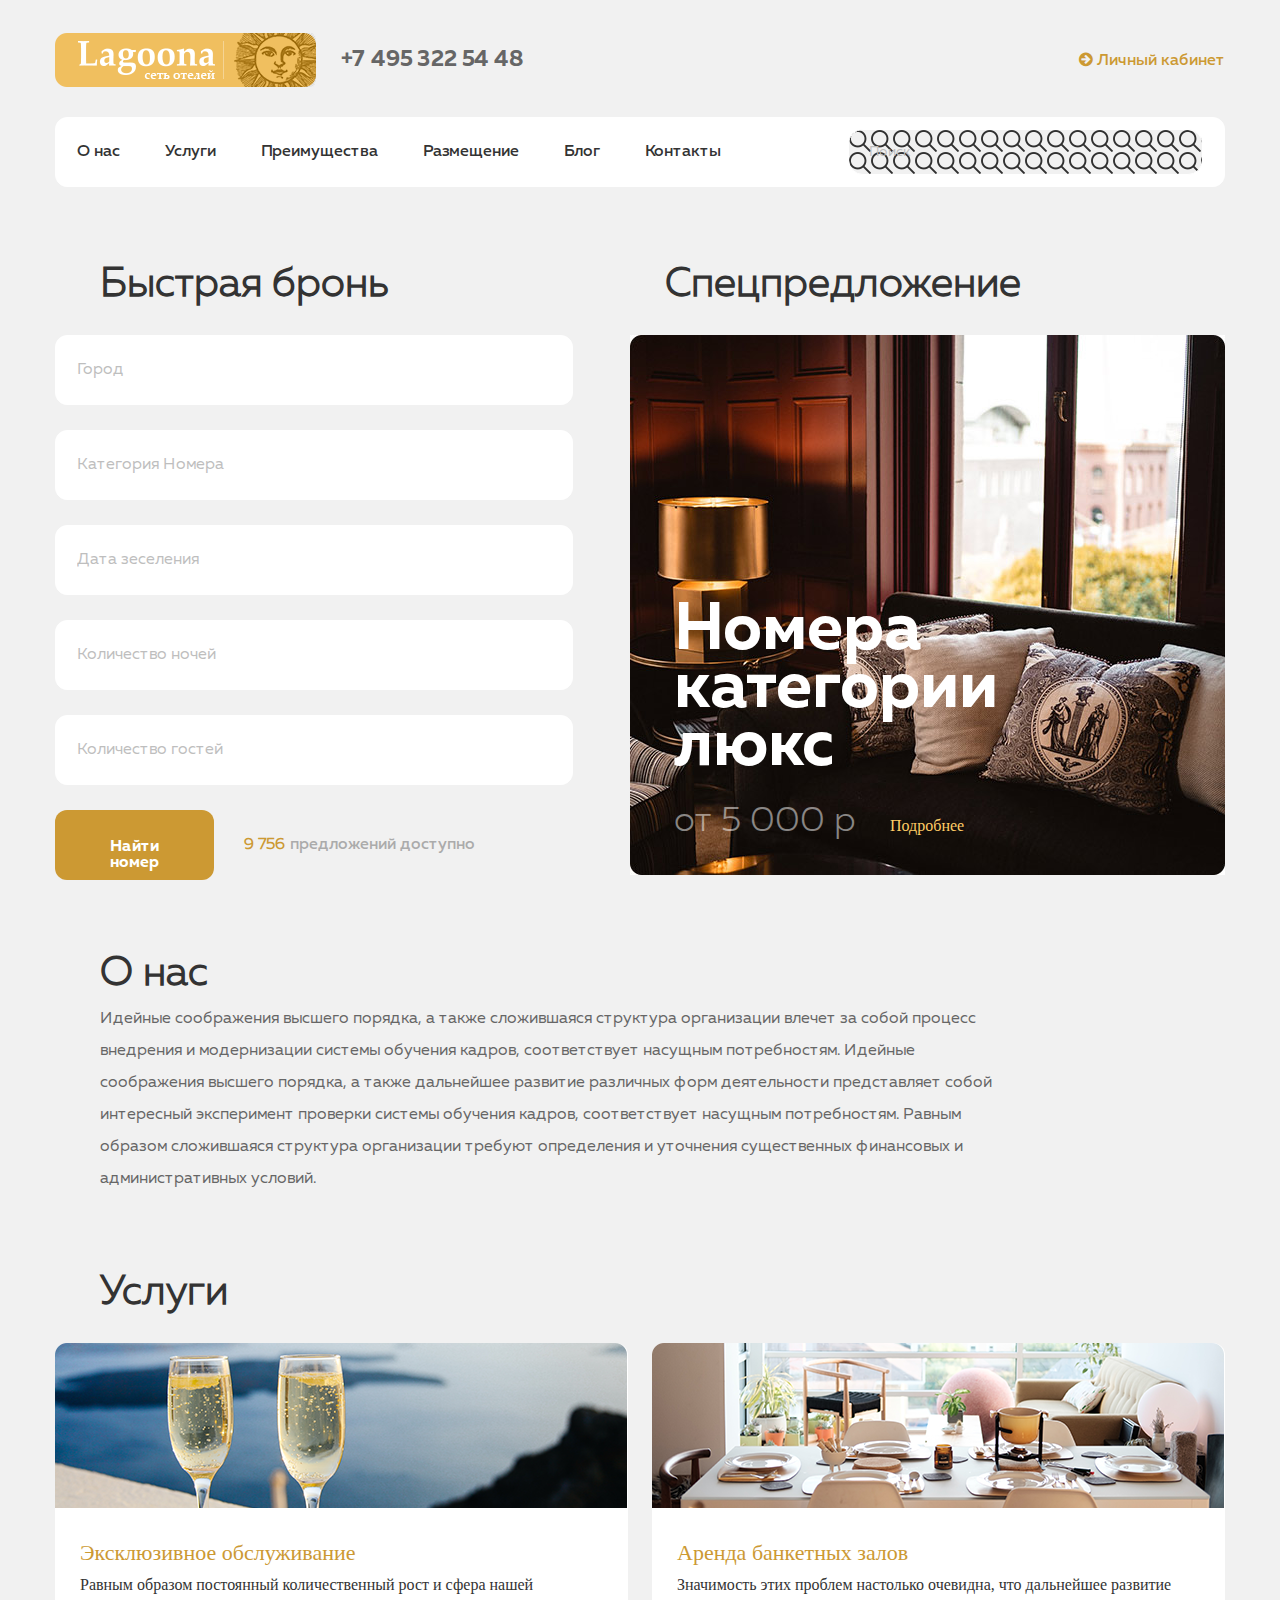
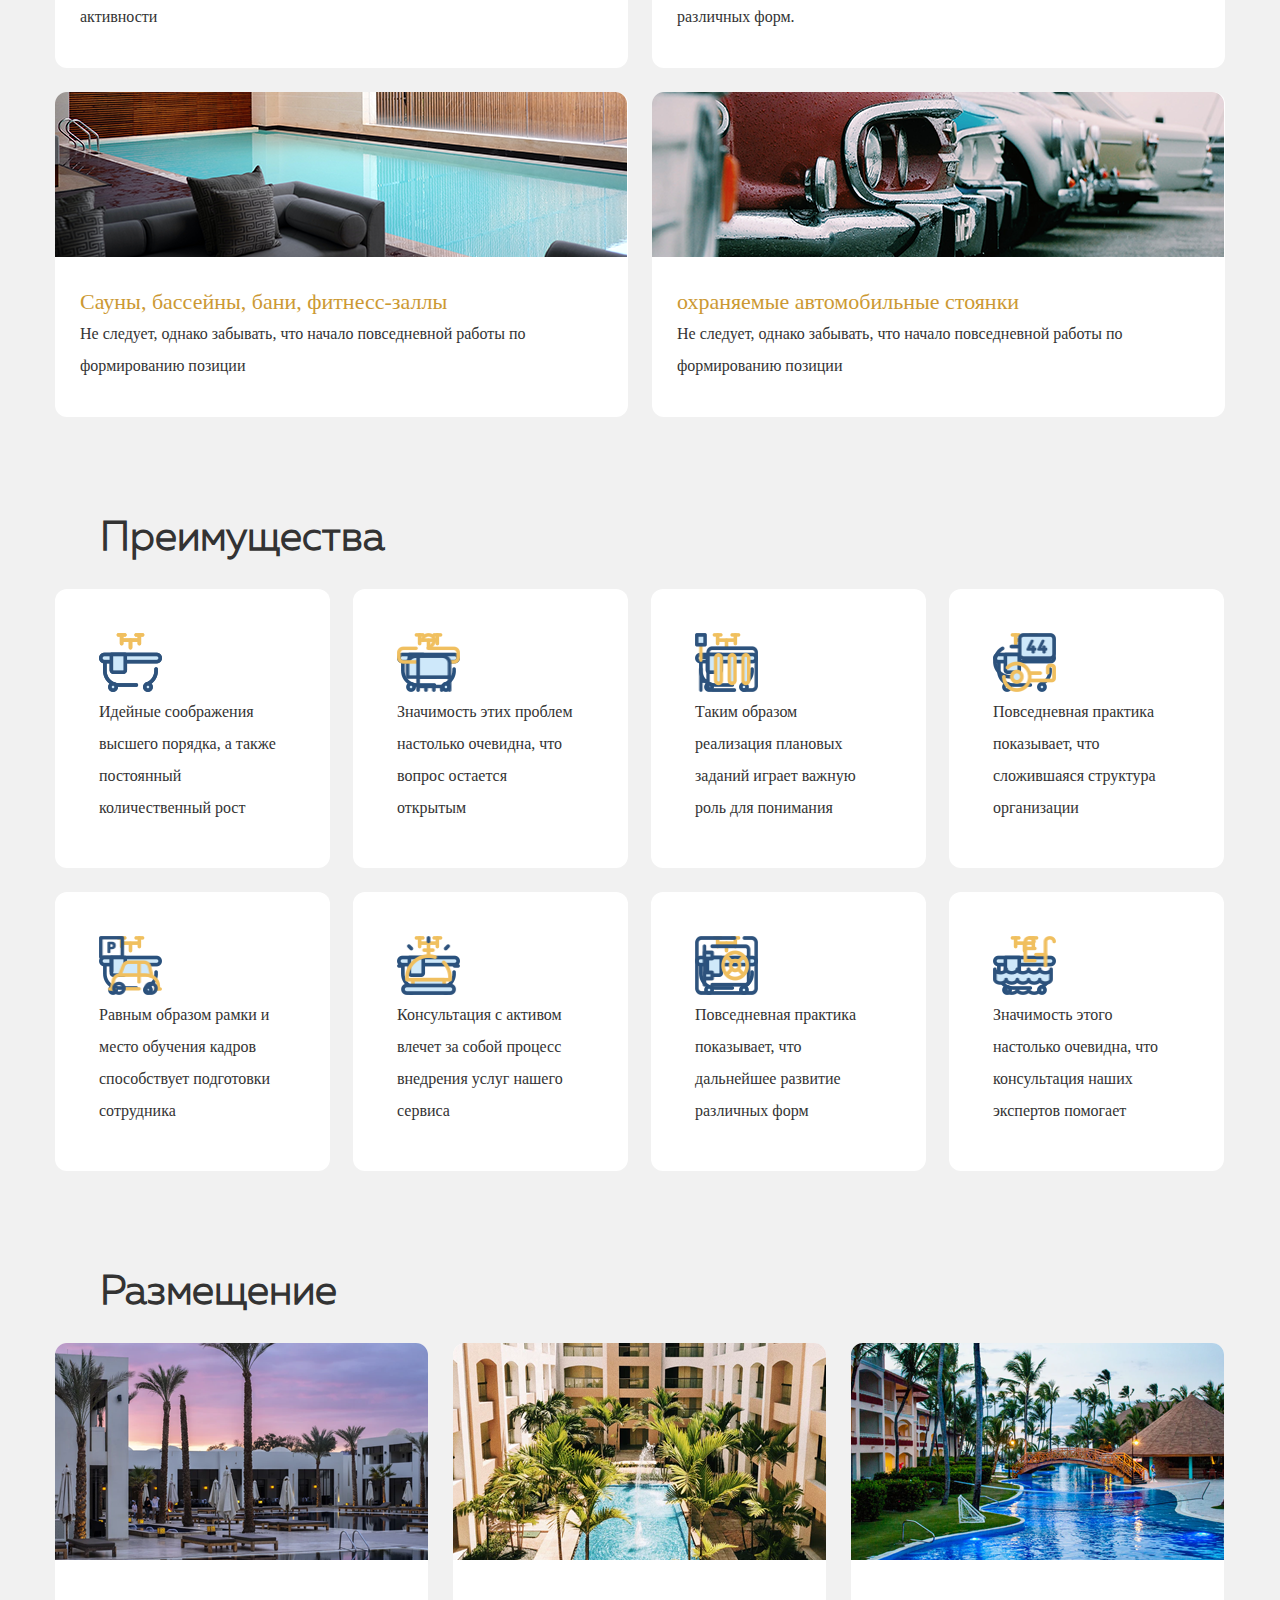
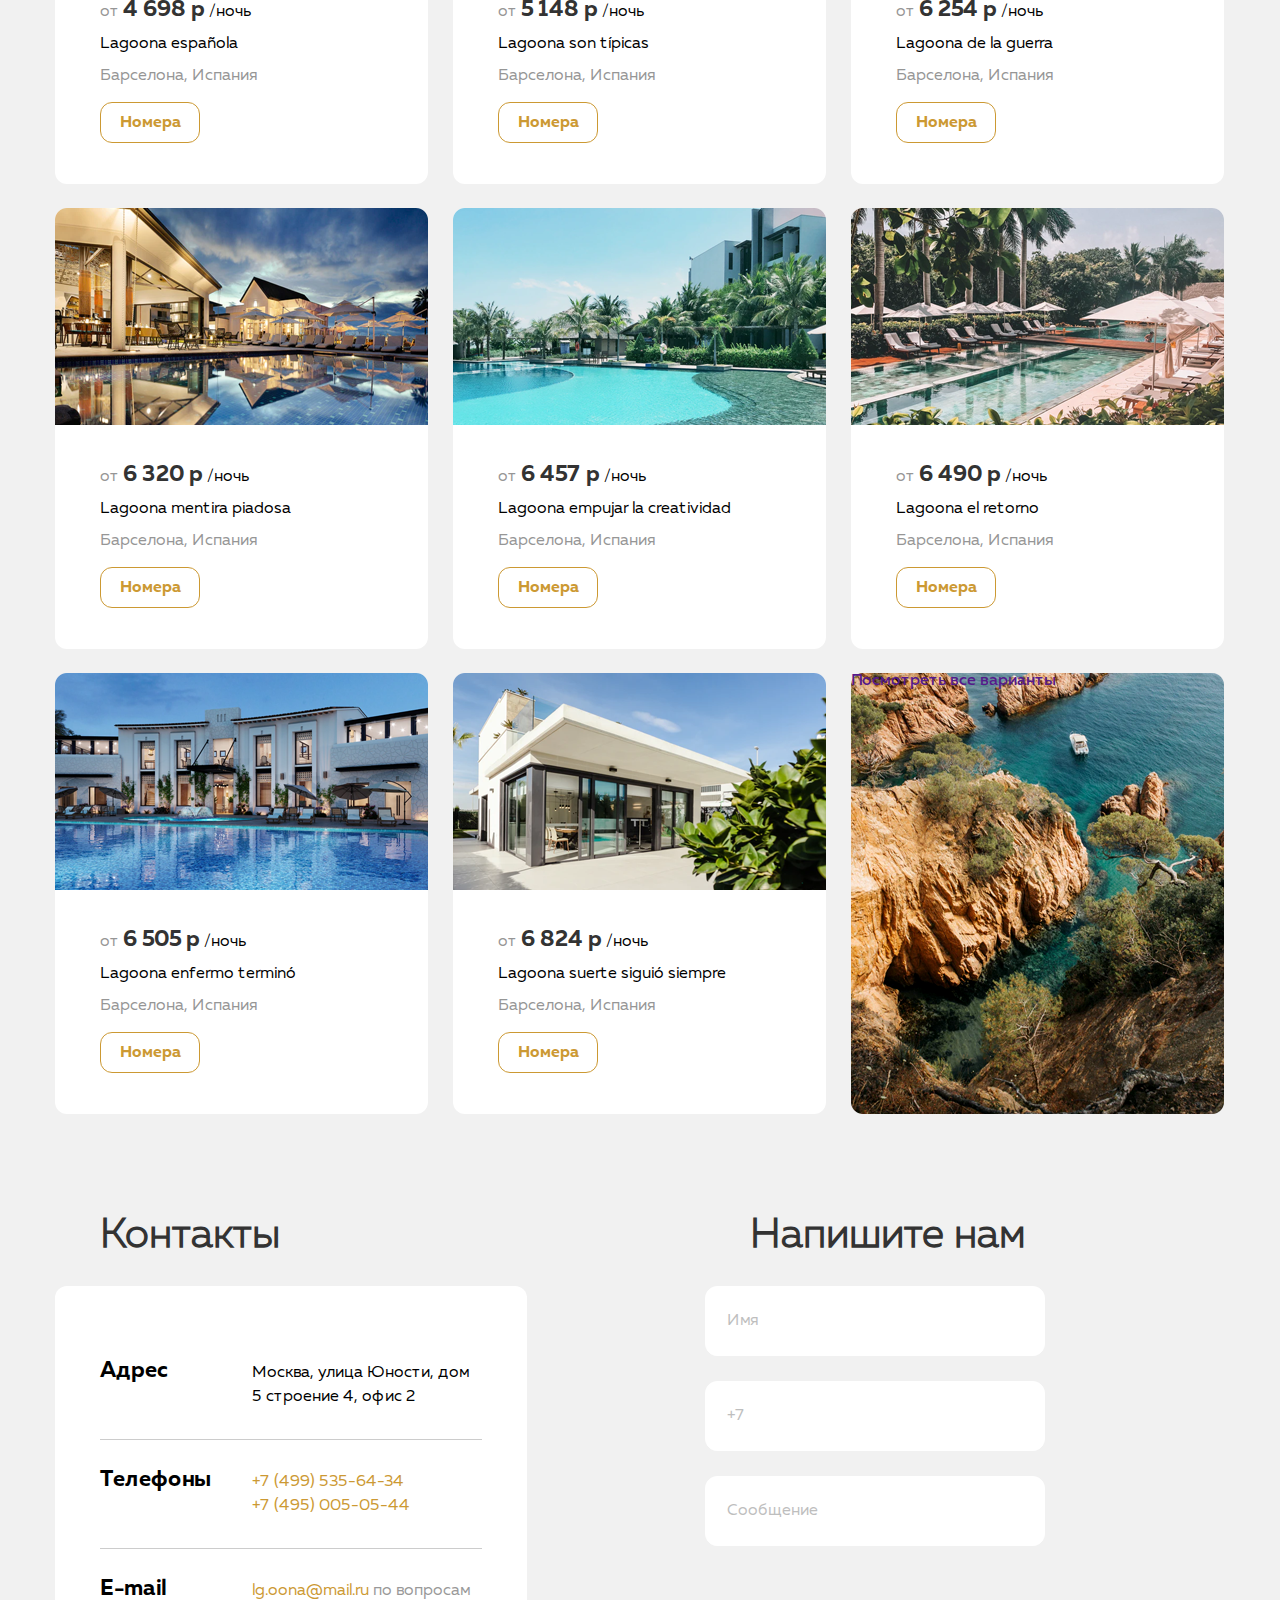
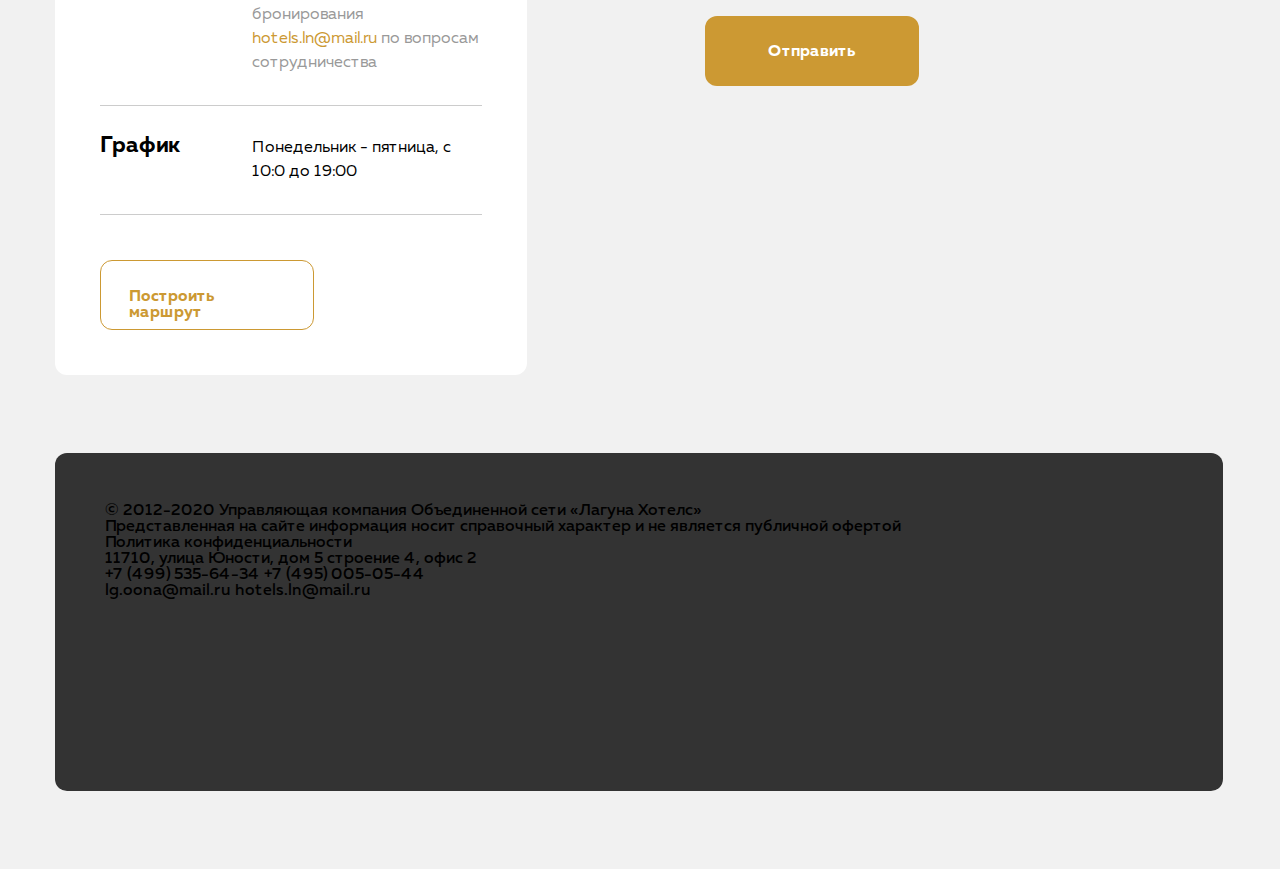
==== index.html @ 38c6aad4 "Testing Commit" ====
<!DOCTYPE html>
<html lang="ru">
<head>
  <meta charset="UTF-8">
  <meta name="viewport" content="width=device-width, initial-scale=1.0">
  <link rel="stylesheet" href="css/style.css">
  <link rel="stylesheet" href="css/fonts/font-awesome/css/font-awesome.min.css">            
  <title>HotelsProject</title>
</head>
<body>
  <header class="header">
    <section class="container">
      <div class="header-top">
        <img class="logo" src="img/Logo.png">
        <tel class="tel">+7 495 322 54 48</tel>
        <a class="account"><i class="fa fa-arrow-circle-right" aria-hidden="true"></i> Личный кабинет</a>
      </div>
      <div class="header-bottom">
        <nav class="header-nav">
          <ul class="nav-list">
            <li class="nav-item">
              <a href="" class="nav-link">О нас</a>
            </li>
            <li class="nav-item">
              <a href="" class="nav-link">Услуги</a>
            </li>
            <li class="nav-item">
              <a href="" class="nav-link">Преимущества</a>
            </li>
            <li class="nav-item">
              <a href="" class="nav-link">Размещение</a>
            </li>
            <li class="nav-item">
              <a href="" class="nav-link">Блог</a>
            </li>
            <li class="nav-item">
              <a href="" class="nav-link">Контакты</a>
            </li>
          </ul>
        </nav>
        <input type="text" class="header-search" placeholder="Поиск">
      </div>
    </section>
  </header>

    <!-- Reserve and Special offer section -->

  <main class="main">
    <section class="container">
      <div class="quick_reserv__zone">
        <div class="quick_form">
          <h2 class="h2__title quick_res__title">Быстрая бронь</h2>
          <form action="http://jsonplaceholder.typicode.com/posts" autocomplete method="post" class="form quick_res__form">
            <input type="text" name="Город" class="quick_reserv__input" placeholder="Город">
            <input type="text" name="Категория Номера" class="quick_reserv__input" placeholder="Категория Номера">
            <input type="text" name="Дата зеселения" class="quick_reserv__input" placeholder="Дата зеселения">
            <input type="text" name="Количество ночей" class="quick_reserv__input" placeholder="Количество ночей">
            <input type="text" name="Количество гостей" class="quick_reserv__input" placeholder="Количество гостей">
            <div class="quick_res_bottom">
              <button type="submit" class="button">
                Найти номер
              </button>
              <span class="available"><b class="reserv-number">9 756</b>предложений доступно</span>
            </div>
        </form>
        </div>
        <div class="spec-offer__zone">
          <h2 class="h2__title spec-offer__title">Спецпредложение</h2>
          <div class="spec-offer__bcg">
              <h3 class="spec-offer-sub__title">Номера категории люкс</h3>
              <span class="spec-offer__price">от 5 000 р</span>
              <a class="spec-offer-more-info__btn">Подробнее</a>        
          </div>
        </div>
    </section>

    <!-- Reserve and Special offer section -->

    <!-- About section -->
      
    <section class="container">
      <h2 class="h2__title about__title">О нас</h2>
      <p class="about__info">Идейные соображения высшего порядка, а также сложившаяся структура организации влечет за собой процесс внедрения и модернизации системы обучения кадров, соответствует насущным потребностям. Идейные соображения высшего порядка, а также дальнейшее развитие различных форм деятельности представляет собой интересный эксперимент проверки системы обучения кадров, соответствует насущным потребностям. Равным образом сложившаяся структура организации требуют определения и уточнения существенных финансовых и административных условий.</p>
    </section>

    <!-- About section -->

    <!-- Services section -->

    <section class="container">
      <h2 class="h2__title services__title">Услуги</h2>
      <ul class="services__list">
        <li class="services-list-item">
          <img class="services__img" src="img/exclusive_service.png"> </img>
          <div class="services-card_bottom">
              <a href="" class="services-more-info">Эксклюзивное обслуживание</a>
              <p class="services__info">Равным образом постоянный количественный рост и сфера нашей активности</p>
          </div>
        </li>
        <li class="services-list-item">
          <img class="services__img" src="img/hall_rent.png"> </img>
          <div class="services-card_bottom">
            <a href="" class="services-more-info">Аренда банкетных залов</a>
            <p class="services__info">Значимость этих проблем настолько   очевидна, что дальнейшее развитие различных форм.</p>
          </div>
        </li>
        <li class="services-list-item">
          <img class="services__img" src="img/many_things.png"> </img>
          <div class="services-card_bottom">
              <a href="" class="services-more-info">Сауны, бассейны, бани, фитнесс-заллы</a>
              <p class="services__info">Не следует, однако забывать, что начало повседневной работы по формированию позиции</p>
            </div>
        </li>
        <li class="services-list-item">
          <img class="services__img" src="img/secure_parking.png"> </img>
          <div class="services-card_bottom">
              <a href="" class="services-more-info">охраняемые автомобильные стоянки</a>
              <p class="services__info">Не следует, однако забывать, что начало повседневной работы по формированию позиции</p>
            </div>
        </li>
      </ul>
    </section>

    <!-- Services section -->

    <!-- Andvantages section -->

    <section class="container">
      <h2 class="h2__title">Преимущества</h2>
      <ul class="advantages__list">
        <li class="advantages__list-item">
          <img src="img/bathtub.png" alt="" class="advantages-img">
          <p class="advantages-info">Идейные соображения высшего порядка, а также постоянный количественный рост</p>
        </li>
        <li class="advantages__list-item">
          <img src="img/hanger.png" alt="" class="advantages-img">
          <p class="advantages-info">Значимость этих проблем настолько очевидна, что вопрос остается открытым</p>
        </li>
        <li class="advantages__list-item">
          <img src="img/heating.png" alt="" class="advantages-img">
          <p class="advantages-info">Таким образом реализация плановых заданий играет важную роль для понимания</p>
        </li>
        <li class="advantages__list-item">
          <img src="img/hotel-key.png" alt="" class="advantages-img">
          <p class="advantages-info">Повседневная практика показывает, что сложившаяся структура организации</p>
        </li>
        <li class="advantages__list-item">
          <img src="img/parking.png" alt="" class="advantages-img">
          <p class="advantages-info">Равным образом рамки и место обучения кадров способствует подготовки сотрудника</p>
        </li>
        <li class="advantages__list-item">
          <img src="img/reception.png" alt="" class="advantages-img">
          <p class="advantages-info">Консультация с активом влечет за собой процесс внедрения услуг нашего сервиса </p>
        </li>
        <li class="advantages__list-item">
          <img src="img/security-box.png" alt="" class="advantages-img">
          <p class="advantages-info">Повседневная практика показывает, что дальнейшее развитие различных форм</p>
        </li>
        <li class="advantages__list-item">
          <img src="img/swimming-pool.png" alt="" class="advantages-img">
          <p class="advantages-info">Значимость этого настолько очевидна, что консультация наших экспертов помогает</p>
        </li>
      </ul>
    </section>

    <!-- Andvantages section -->

    <!-- Location section -->

    <section class="container">
      <h2 class="h2__title">Размещение</h2>
      <ul class="location__list">
        <li class="location__list-item">
          <img src="img/location__img-first.png" class="location__img"></img>
          <div class="location__list__bottom">
            <span class="grey-text">от</span>
            <span class="location-price">4 698 р</span>
            <span class="location-text">/ночь</span>
            <img src="" alt="" class="star-img">
            <img src="" alt="" class="star-img">
            <img src="" alt="" class="star-img">
            <img src="" alt="" class="star-img">
            <img src="" alt="" class="star-img">
            <p class="location-text">Lagoona española</p>
            <p class="grey-text">Барселона, Испания</p>
            <a href="" class="rooms__button">Номера</a>
          </div>
        </li>
        <li class="location__list-item">
          <img src="img/location__img-second.png" class="location__img"></img>
          <div class="location__list__bottom">
            <span class="grey-text">от</span>
            <span class="location-price">5 148 р</span>
            <span class="location-text">/ночь</span>
            <img src="" alt="" class="star-img">
            <img src="" alt="" class="star-img">
            <img src="" alt="" class="star-img">
            <img src="" alt="" class="star-img">
            <img src="" alt="" class="star-img">
            <p class="location-text">Lagoona son típicas</p>
            <p class="grey-text">Барселона, Испания</p>
            <a href="" class="rooms__button">Номера</a>
          </div>
        </li>
        <li class="location__list-item">
          <img src="img/location__img-third.png" class="location__img"></img>
          <div class="location__list__bottom">
            <span class="grey-text">от</span>
            <span class="location-price">6 254 р</span>
            <span class="location-text">/ночь</span>
            <img src="" alt="" class="star-img">
            <img src="" alt="" class="star-img">
            <img src="" alt="" class="star-img">
            <img src="" alt="" class="star-img">
            <img src="" alt="" class="star-img">
            <p class="location-text">Lagoona de la guerra</p>
            <p class="grey-text">Барселона, Испания</p>
            <a href="" class="rooms__button">Номера</a>
          </div>
        </li>
        <li class="location__list-item">
          <img src="img/location__img-fourth.png" class="location__img"></img>
          <div class="location__list__bottom">
            <span class="grey-text">от</span>
            <span class="location-price">6 320 р</span>
            <span class="location-text">/ночь</span>
            <img src="" alt="" class="star-img">
            <img src="" alt="" class="star-img">
            <img src="" alt="" class="star-img">
            <img src="" alt="" class="star-img">
            <img src="" alt="" class="star-img">
            <p class="location-text">Lagoona mentira piadosa</p>
            <p class="grey-text">Барселона, Испания</p>
            <a href="" class="rooms__button">Номера</a>
          </div>
        </li>
        <li class="location__list-item">
          <img src="img/location__img-fifth.png" class="location__img"></img>
          <div class="location__list__bottom">
            <span class="grey-text">от</span>
            <span class="location-price">6 457 р</span>
            <span class="location-text">/ночь</span>
            <img src="" alt="" class="star-img">
            <img src="" alt="" class="star-img">
            <img src="" alt="" class="star-img">
            <img src="" alt="" class="star-img">
            <img src="" alt="" class="star-img">
            <p class="location-text">Lagoona empujar la creatividad</p>
            <p class="grey-text">Барселона, Испания</p>
            <a href="" class="rooms__button">Номера</a>
          </div>
        </li>
        <li class="location__list-item">
          <img src="img/location__img-sixth.png" class="location__img"></img>
          <div class="location__list__bottom">
            <span class="grey-text">от</span>
            <span class="location-price">6 490 р</span>
            <span class="location-text">/ночь</span>
            <img src="" alt="" class="star-img">
            <img src="" alt="" class="star-img">
            <img src="" alt="" class="star-img">
            <img src="" alt="" class="star-img">
            <img src="" alt="" class="star-img">
            <p class="location-text">Lagoona el retorno</p>
            <p class="grey-text">Барселона, Испания</p>
            <a href="" class="rooms__button">Номера</a>
          </div>
        </li>
        <li class="location__list-item">
          <img src="img/location__img-senentn.png" class="location__img"></img>
          <div class="location__list__bottom">
            <span class="grey-text">от</span>
            <span class="location-price">6 505 р</span>
            <span class="location-text">/ночь</span>
            <img src="" alt="" class="star-img">
            <img src="" alt="" class="star-img">
            <img src="" alt="" class="star-img">
            <img src="" alt="" class="star-img">
            <img src="" alt="" class="star-img">
            <p class="location-text">Lagoona enfermo terminó</p>
            <p class="grey-text">Барселона, Испания</p>
            <a href="" class="rooms__button">Номера</a>
          </div>
        </li>
          <li class="location__list-item">
          <img src="img/location__img-eighth.png" class="location__img"></img>
          <div class="location__list__bottom">
            <span class="grey-text">от</span>
            <span class="location-price">6 824 р</span>
            <span class="location-text">/ночь</span>
            <img src="" alt="" class="star-img">
            <img src="" alt="" class="star-img">
            <img src="" alt="" class="star-img">
            <img src="" alt="" class="star-img">
            <img src="" alt="" class="star-img">
            <p class="location-text">Lagoona suerte siguió siempre</p>
            <p class="grey-text">Барселона, Испания</p>
            <a href="" class="rooms__button">Номера</a>
          </div>
        </li>
          <div class="all-offers-bcg">
            <a href="" class="all-offers__btn">Посмотреть все варианты</a>
          </div>
      </ul>
    </section>

    <!-- Location section -->

    <!-- Contacts section -->

    <section class="container">
      <div class="contacts__wrapper">
        <div class="contacts__left">
        <h2 class="h2__title">Контакты</h2>
        <div class="contacts-block">
          <div class="contacts-block__sub-block">
            <span class="sub-block__title">Адрес</span>
            <p class="sub-block__info">Москва, улица Юности, дом 5 строение 4, офис 2</p>
          </div>
          <div class="contacts-block__sub-block">
            <span class="sub-block__title">Телефоны</span>
            <p class="sub-block__info contacts-yellow">+7 (499) 535-64-34 <br>+7 (495) 005-05-44</p>
          </div>
          <div class="contacts-block__sub-block">
            <span class="sub-block__title">E-mail</span>
            <p class="sub-block__info contacts-gray"><span class="contacts-yellow">lg.oona@mail.ru</span> по вопросам бронирования <span class="contacts-yellow">hotels.ln@mail.ru</span> по вопросам сотрудничества</p>
          </div>
          <div class="contacts-block__sub-block">
            <span class="sub-block__title">График</span>
            <p class="sub-block__info">Понедельник - пятница, с 10:0 до 19:00</p>
          </div>
          <a href="" class="rooms__button contacts__button">Построить маршрут</a>
        </div>
        </div>
        <div class="contacts__right">
          <form action="http://jsonplaceholder.typicode.com/posts" autocomplete method="post" class="form contacts__form">
            <h2 class="h2__title">Напишите нам</h2>
            <input type="text" class="input mail-us__input" placeholder="Имя">
            <input type="tel" class="input mail-us__input" placeholder="+7">
            <input type="text" class="input mail-us__input" placeholder="Сообщение">
            <button type="submit" class="button contacts__button">Отправить</button>
          </form>
        </div>
      </div>
    </section>

    <!-- Contacts section -->

    <!-- Footer section -->

    <section class="container">
      <div class="footer__wrapper">
        <div class="footer__info">
          <p>© 2012-2020 Управляющая компания Объединенной сети «Лагуна Хотелс»</p>
          <p>Представленная на сайте информация
             носит справочный характер
            и не является публичной офертой
          </p>
          <p>Политика конфиденциальности</p>
        </div>
        <div class="footer__contacts">
          <p>11710, улица Юности, дом 5 строение 4, офис 2</p>
          <p>+7 (499) 535-64-34
             +7 (495) 005-05-44</p>
          <p>
            lg.oona@mail.ru 
            hotels.ln@mail.ru
          </p>
        </div>
        <div class="footer__social">
        </div>
      </div>
    </section>

    <!-- Footer section -->

  </main>
</body>
</html>
---- css/style.css ----
@font-face {
	font-family: 'MullerBold';
	src: url('fonts/MullerBold.woff2') format('woff2'),
		url('fonts/MullerBold.woff') format('woff');
	font-display: swap;
	font-weight: 500;
	font-style: normal;
}

@font-face {
	font-family: 'MullerLight';
	src: url('fonts/MullerLight.woff2') format('woff2'),
		url('fonts/MullerLight.woff') format('woff');
	font-display: swap;
	font-weight: 500;
	font-style: normal;
}

@font-face {
	font-family: 'MullerMedium';
	src: url('fonts/MullerMedium.woff2') format('woff2'),
		url('fonts/MullerMedium.woff') format('woff');
	font-display: swap;
	font-weight: 500;
	font-style: normal;
}

@font-face {
	font-family: 'MullerRegular';
	src: url('fonts/MullerRegular.woff2') format('woff2'),
		url('fonts/MullerRegular.woff') format('woff');
	font-display: swap;
	font-weight: 500;
	font-style: normal;
}

@font-face {
	font-family: 'fontawesome-webfont';
	src: url('fonts/fontawesome-webfont.woff2') format('woff2'),
		url('fonts/fontawesome-webfont.woff') format('woff');
	font-display: swap;
	font-style: normal;
}

* {
	margin: 0;
	padding: 0;
	box-sizing: border-box;
	list-style: none;
}

body {
	font-family: MullerMedium;
	background-color: #f1f1f1;
}

a {
	text-decoration: none;
}

.h2__title {
	font-family: MullerLight;
    font-size: 40px;
    color: #333333;
    margin-bottom: 30px;
    margin-left: 45px;
}

input::-webkit-input-placeholder { color: #bebebe; }
input:-moz-placeholder { color: #bebebe; }

							/*HEADER__SEXTION*/

.header {
	margin: 33px 0 70px 0;
}

.container {
	width: 1170px;
	margin: 0 auto;
	margin-bottom: 78px;
}

.header-top {
	display: flex;
	margin-bottom: 30px;
}

.logo {
	margin-right:25px;
}

.fa-arrow-circle-right {
	color: #cc9933;
}

.tel {
	margin-top: auto;
    margin-bottom: auto;
    font-family: MullerBold;
    font-size: 22px;
    color: #666666;
}

.account {
	margin-top: auto;
    margin-bottom: auto;
    margin-left: auto;
    color: #cc9933;
}

.header-bottom {
    display: flex;
    padding: 11px 21px;
    height: 70px;
    background-color: #ffffff;
    border: 1px solid white;
    border-radius: 12px;
}

.nav-list {
	display: flex;
} 

.header-nav {
	margin-top: auto;
    margin-bottom: auto;
}

.nav-item {
	margin-right: 45px;
	font-size: 16px;
}

.nav-link {
	color: #333333;
}

.header-search {
	margin-left: auto;
    border-radius: 15px;
    border: 1px solid #ffffff;
    background-color: #f1f1f1;
    min-width: 355px;
    padding: 0 20px;
    font-family: mullerregular;
	font-size: 14px;
	background-image: url(../img/search.svg);
}

							/*HEADER__SEXTION*/

					/*QUICK_RESERVE_SPEC_OFFER__SEXTION*/	

.quick_reserv__zone {
	display: flex;
}

.quick_res__title, .spec_offer__title{
	margin-left: 45px;
}					

.quick_form {
	display: flex;
	flex-direction: column;
}

.input, .quick_reserv__input {
	width: 518px;
	height: 70px;
	font-family: mullerregular;
	font-size: 16px;
	font-weight: 100;
	padding: 11px 21px;
    background-color: #ffffff;
    border: 1px solid white;
    border-radius: 12px;
    margin-bottom: 25px;
}

.button {
	width: 159px;
	height: 70px;
	background-color: #cc9933;
	border-radius: 12px;
	border: 0px solid #ffffff;
	padding: 29px;
	font-family: mullerbold;
	font-size: 16px;
	color: #fff;
	font-weight: 100;
}

.quick_res_bottom {
	display: flex;
	align-items: center;
}

.available {
	margin-left: 30px;
	color: #ababab;
}

.reserv-number {
	font-family: mullerlight;
	color: #cc9933;
	margin-right: 5px;
}

.spec-offer__title {
	margin-left: 90px;
}

.spec-offer__bcg {
	width: 595px;
	height: 540px;
	margin-left: 55px;
	background-image: url(../img/lux_bcg.jpg);
	padding: 267px 230px 29px 44px;
}

.spec-offer-sub__title {
	font-family: mullerbold;
	font-size: 66px;
	line-height: 58px;
	color: #ffffff;
	margin-bottom: 30px;
}

.spec-offer__price {
	font-family: mullerlight;
	font-size: 35px;
	line-height: 32px;
	color: #ffffff;
	opacity: 0.5;
}

.spec-offer-more-info__btn {
	font-family: myriadregular;
	font-size: 16px;
	color: #ffcc66;
	margin-left: 30px;
	font-weight: 100;
}

					/*QUICK_RESERVE_SPEC_OFFER__SEXTION*/	

					/*ABOUT__SEXTION*/	

.about__title {
	line-height: 32px;
	margin-bottom: 13px;
}							

.about__info {
	font-family: mullerregular;
	font-size: 16px;
	line-height: 32px;
	color: #666666;
	font-weight: 400;
	width: 894px;
	margin-left: 45px;
}

    				/*ABOUT__SEXTION*/	

					/*SERVICES__SEXTION*/															

.services-list-item {
	width: 573px;
	height: 325px;
	background-color: #fff;
	border: 0px solid #fff;
	border-radius: 12px;
	display: inline-block;
	margin-bottom: 24px;
}

.services-list-item:nth-child(2n) {
	margin-left: 20px;
   } 

.services-more-info {
	font-family: myriadpro;
	font-size: 22px;
	line-height: 32px;
	color: #cc9933;
}

.services__info {
	font-family: myriadpro;
	font-size: 16px;
	line-height: 32px;
	color: #333333;
}

.services-card_bottom {
	padding: 25px;
}

					/*SERVICES__SEXTION*/	

					/*ADVANTAGES__SEXTION*/

.advantages__list-item {
	width: 275px;
	min-height: 275px;
	background-color: #fff;
	border: 0px solid #fff;
	border-radius: 12px;
	display: inline-block;
	margin-bottom: 24px;
	padding: 44px;
	margin-right: 19px;

}		

.advantages__list-item:nth-child(4n) {
	margin-right: 0px;
   } 			

.advantages-img {
    width: 63px;
    height: 59px;
    background-image: url(../img/bathtub.svg);
}

.advantages-info {
	font-family: myriadpro;
	font-size: 16px;
	line-height: 32px;
	width: 181px;
	color: #333333;
}

					/*ADVANTAGES__SEXTION*/	

					/*LOCATION__SEXTION*/

.location__list-item {
	width: 373px;
	height: 441px;
	vertical-align: top;
	background-color: #fff;
	border: 0px solid #fff;
	border-radius: 12px;
	display: inline-block;
	margin-bottom: 24px;
	margin-right: 21px;
}

.location__list-item:nth-child(3n) {
	margin-right: 0px;
}

.location__list__bottom {
	padding: 45px;
	padding-top: 30px;
}

.all-offers-bcg {
	background-image: url(../img/location__img-ninth.png);
	width: 373px;
	height: 441px;
	display: inline-block;
}

.grey-text {
	font-family: MullerRegular;
	font-size: 16px;
	line-height: 32px;
	color: #969696;
}

.location-price {
	font-family: MullerBold;
	font-size: 22px;
	line-height: 32px;
	color: #333333;
}

.location-text {
	font-family: MullerRegular;
	font-size: 16px;
	line-height: 32px;
}

.rooms__button {
	display: flex;
	width: 100px;
	height: 41px;
	margin-top: 10px;
	background-color: #ffffff;
	border-radius: 12px;
	border: 1px solid #cc9933;
	padding-top: 12px;
    padding-left: 19px;
	font-family: MullerBold;
	font-size: 16px;
/*	line-height: 32px;*/
	color: #cc9933;
	font-weight: 100;
}

					/*LOCATION__SEXTION*/

					/*CONTACTS__SEXTION*/

.contacts__wrapper {
	display: flex;
}

.contacts-block {
	background-color: #ffffff;
	border: solid 0px #ffffff;
	border-radius: 12px;
	width: 472px;
	min-height: 620px;
	padding: 45px;
}

.sub-block__title {
	font-family: MullerBold;
	font-size: 22px;
	line-height: 21px;
}

.sub-block__info {
	font-family: MullerRegular;
	font-size: 16px;
	line-height: 24px;
	width: 230px;
}

.contacts__right {
	width: 340px;
	margin-left: 178px;
}

.mail-us__input {
	width: 340px;
}

.contacts__button {
	width: 214px;
	height: 70px;
	font-family: mullerbold;
	font-size: 16px;
	padding: 28px;
	margin-top: 45px;
}

.contacts-block__sub-block {
	display: flex;
	justify-content: space-between;
	padding-top: 30px;
	padding-bottom: 30px;
	border-bottom: 1px solid #cccccc;
}

.contacts-gray {
	color: #999999;
}

.contacts-yellow {
	color: #cc9933;
}

					/*CONTACTS__SEXTION*/

					/*FOOTER__SEXTION*/

.footer__wrapper {
	width: 1168px;
	height: 338px;
	background-color: #333333;
	border-radius: 12px;
	padding: 50px;
}

					/*FOOTER__SEXTION*/
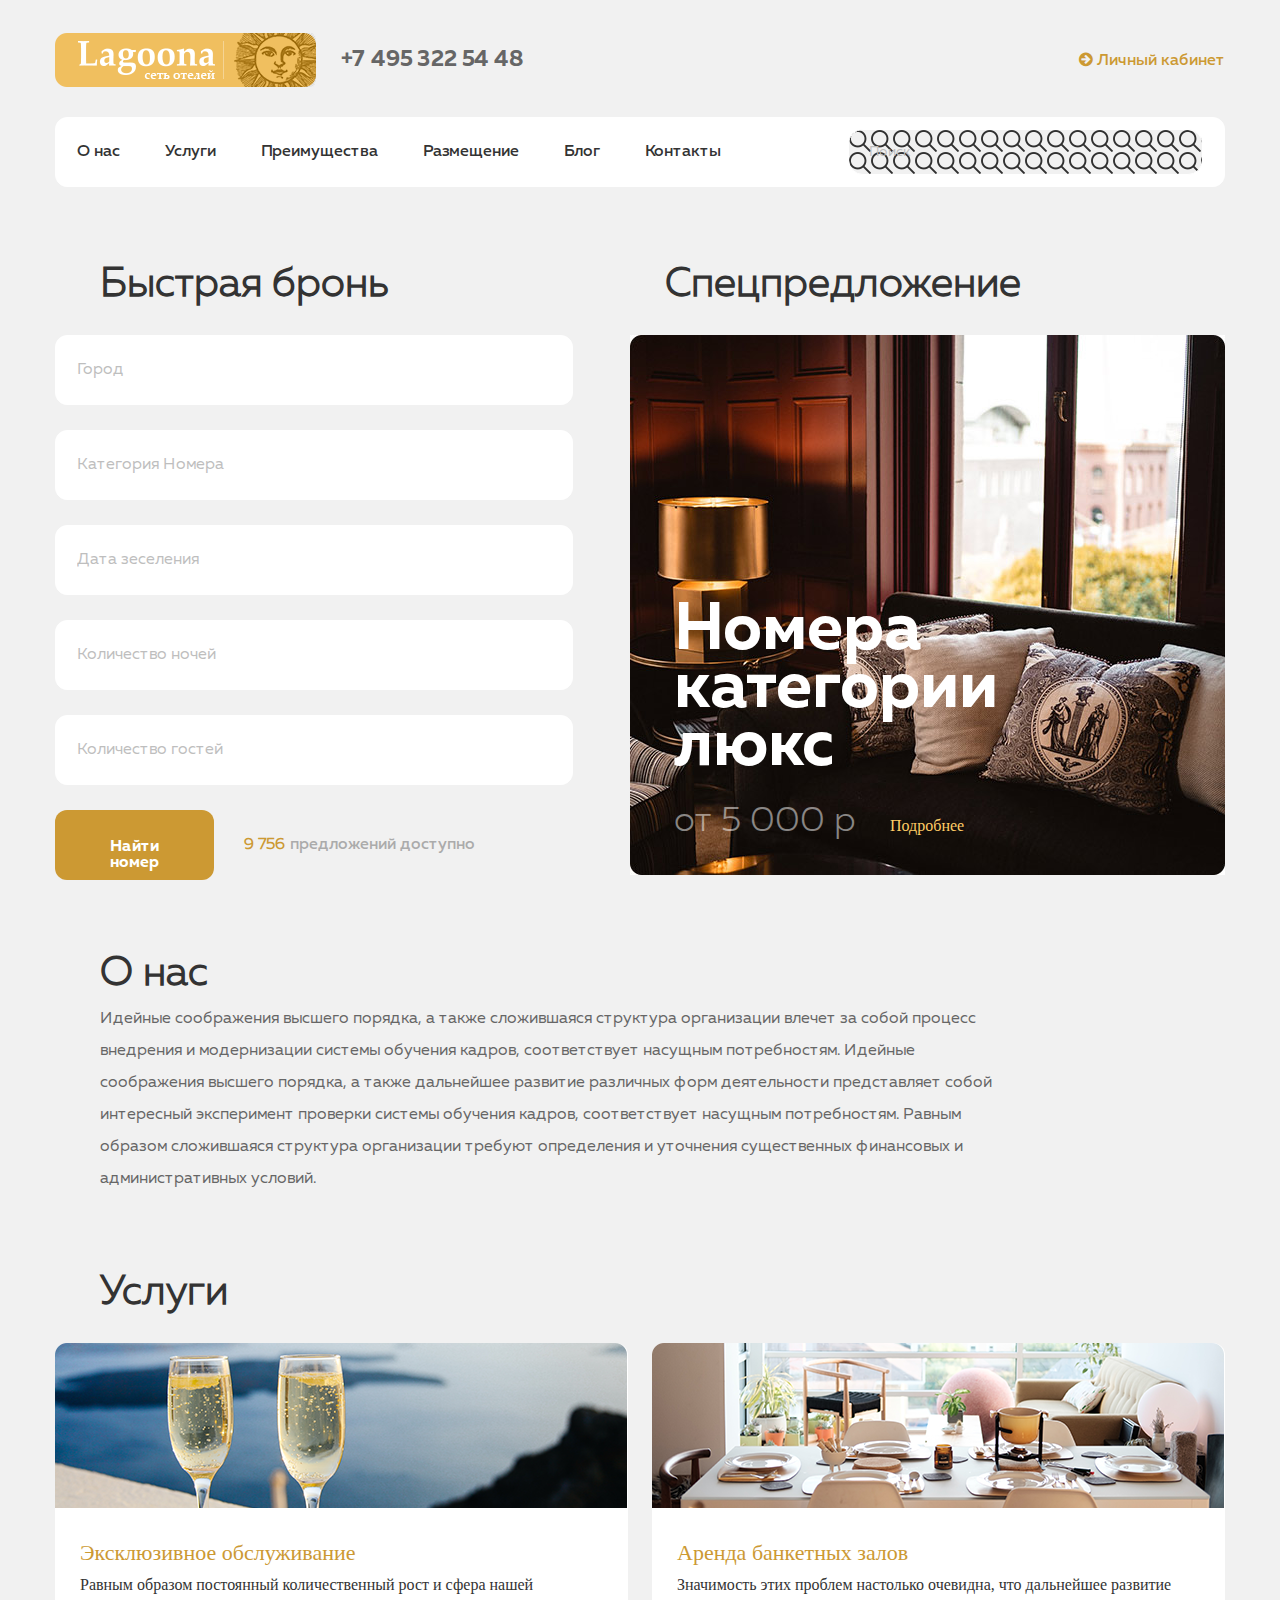
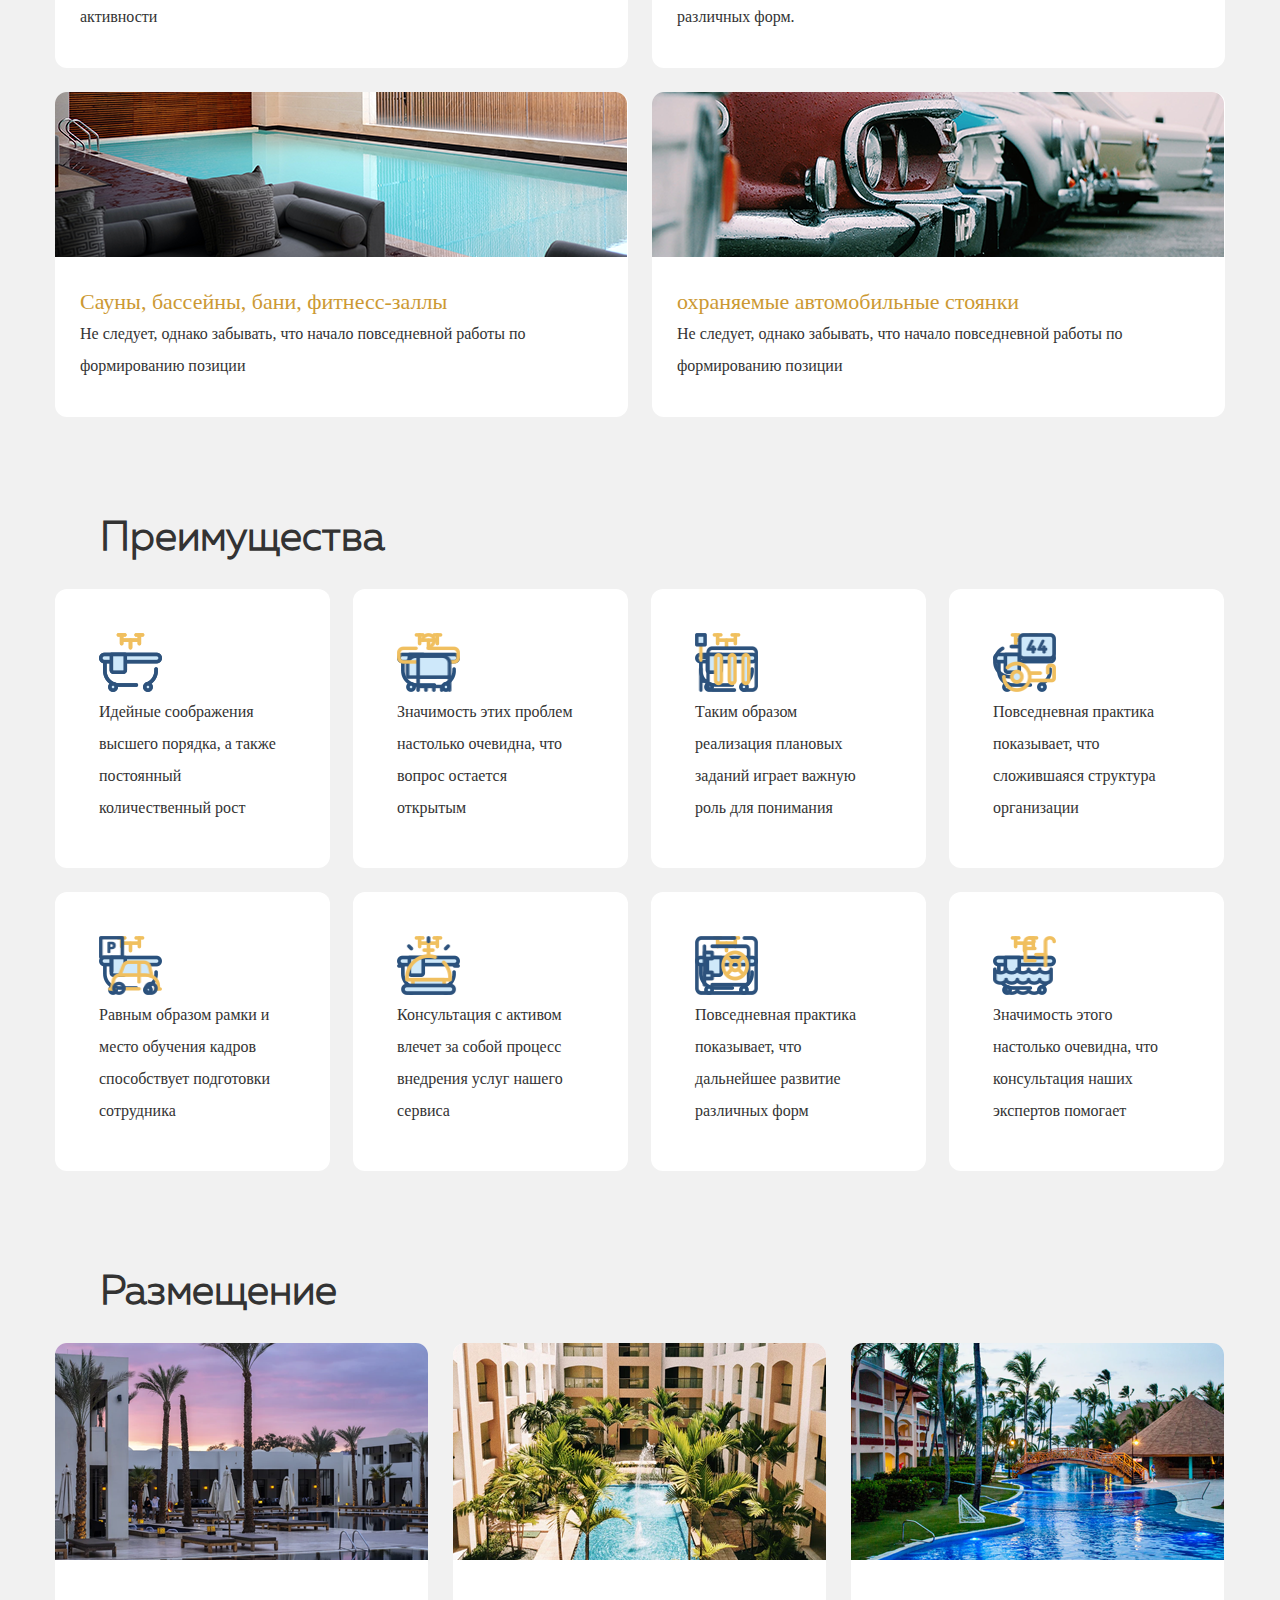
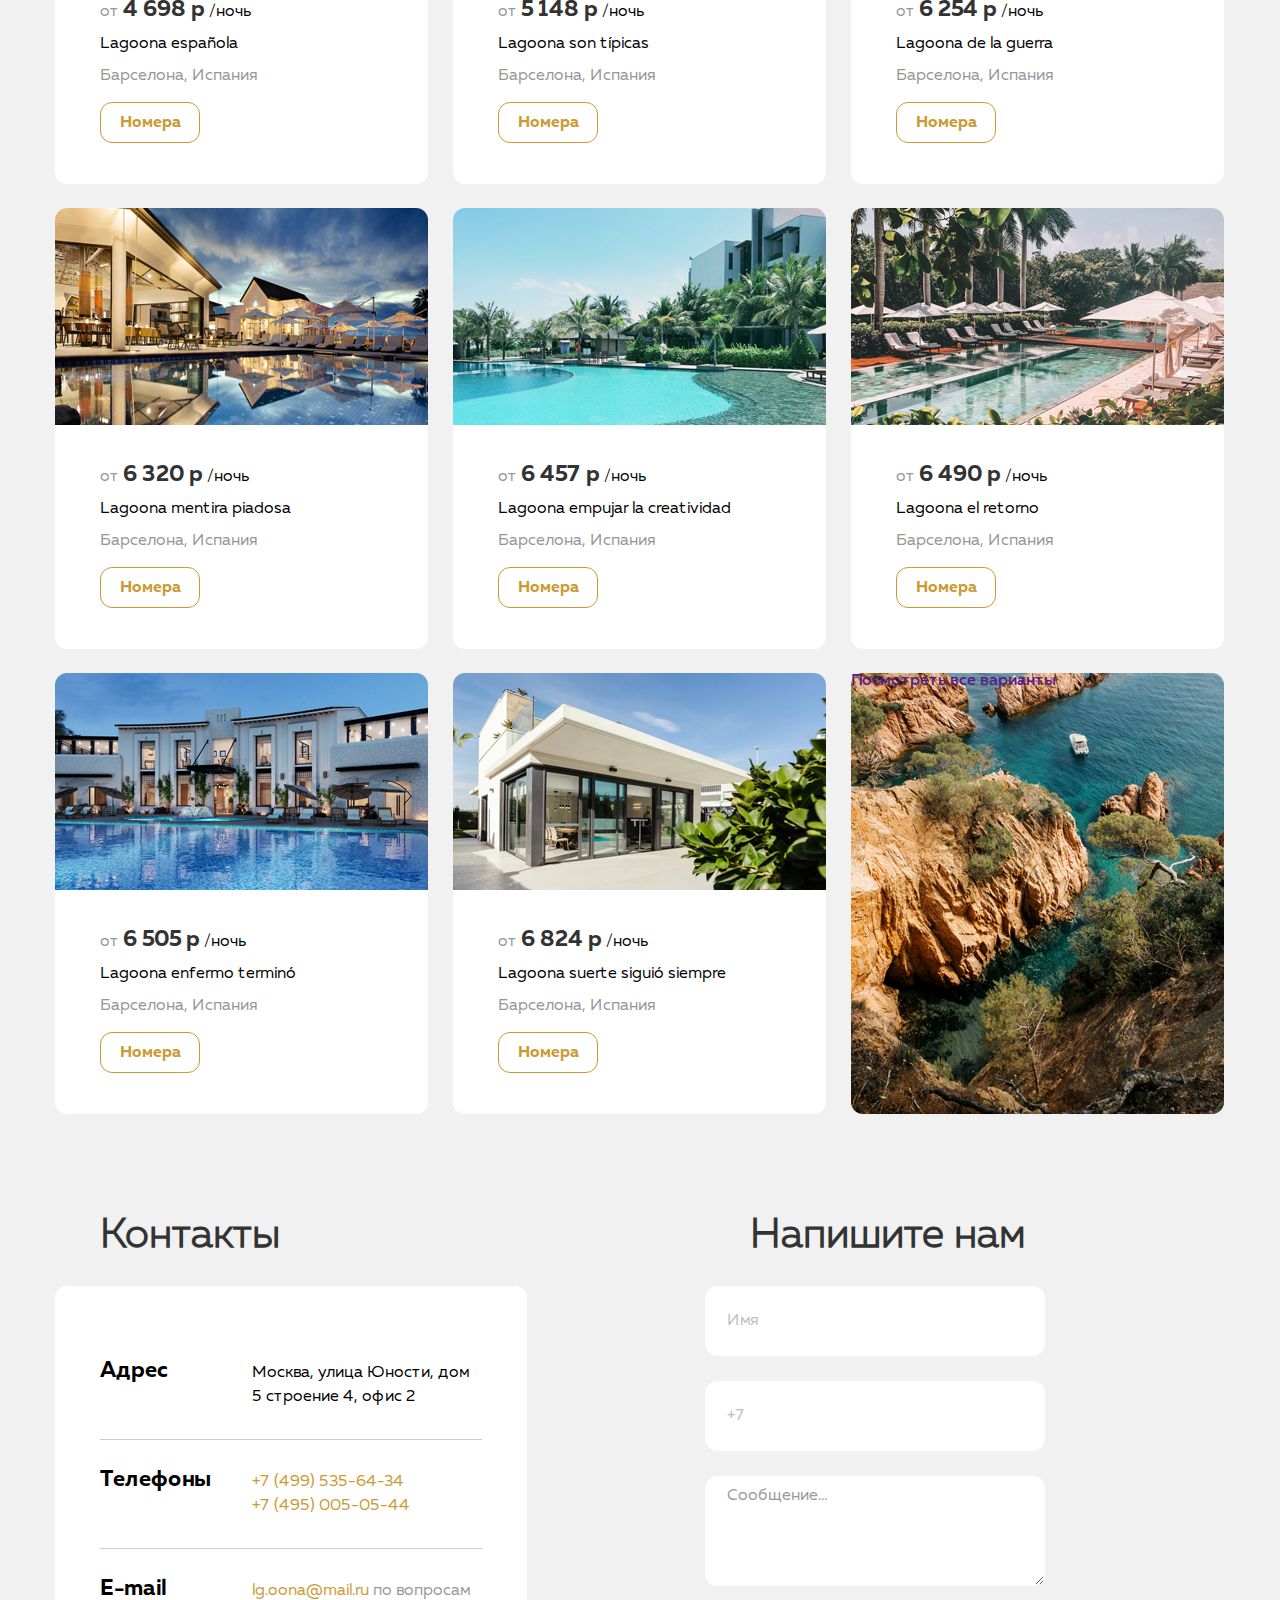
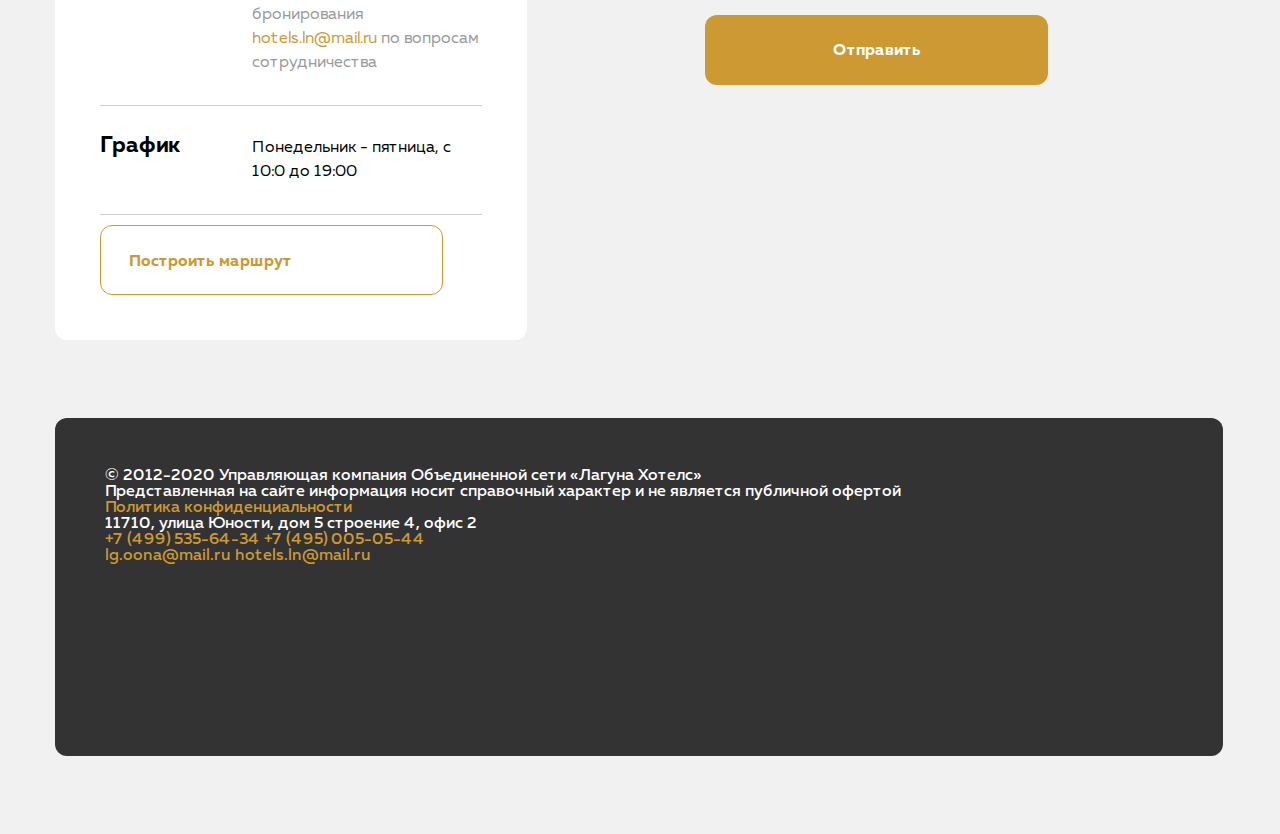
==== commit b1efa4d8: "SomNew" ====
--- a/index.html
+++ b/index.html
@@ -337,7 +337,7 @@
             <h2 class="h2__title">Напишите нам</h2>
             <input type="text" class="input mail-us__input" placeholder="Имя">
             <input type="tel" class="input mail-us__input" placeholder="+7">
-            <input type="text" class="input mail-us__input" placeholder="Сообщение">
+            <textarea class="input messages__input" >Сообщение...</textarea>
             <button type="submit" class="button contacts__button">Отправить</button>
           </form>
         </div>
@@ -351,18 +351,18 @@
     <section class="container">
       <div class="footer__wrapper">
         <div class="footer__info">
-          <p>© 2012-2020 Управляющая компания Объединенной сети «Лагуна Хотелс»</p>
-          <p>Представленная на сайте информация
+          <p class="footer__white-text">© 2012-2020 Управляющая компания Объединенной сети «Лагуна Хотелс»</p>
+          <p class="footer__white-text">Представленная на сайте информация
              носит справочный характер
             и не является публичной офертой
           </p>
-          <p>Политика конфиденциальности</p>
+          <p class="footer__yellow-text">Политика конфиденциальности</p>
         </div>
         <div class="footer__contacts">
-          <p>11710, улица Юности, дом 5 строение 4, офис 2</p>
-          <p>+7 (499) 535-64-34
+          <p class="footer__white-text">11710, улица Юности, дом 5 строение 4, офис 2</p>
+          <p class="footer__yellow-text">+7 (499) 535-64-34
              +7 (495) 005-05-44</p>
-          <p>
+          <p class="footer__yellow-text">
             lg.oona@mail.ru 
             hotels.ln@mail.ru
           </p>
--- a/css/style.css
+++ b/css/style.css
@@ -441,13 +441,19 @@
 	width: 340px;
 }
 
+.messages__input {
+	width: 340px;
+	height: 110px;
+	margin-bottom: 25px;
+	color: #999999;
+}
+
 .contacts__button {
-	width: 214px;
+	width: 343px;
 	height: 70px;
 	font-family: mullerbold;
 	font-size: 16px;
 	padding: 28px;
-	margin-top: 45px;
 }
 
 .contacts-block__sub-block {
@@ -478,6 +484,13 @@
 	padding: 50px;
 }
 
+.footer__white-text {
+	color: #ffffff;
+}
+
+.footer__yellow-text {
+	color: #cc9933;
+}
 					/*FOOTER__SEXTION*/
 
 
